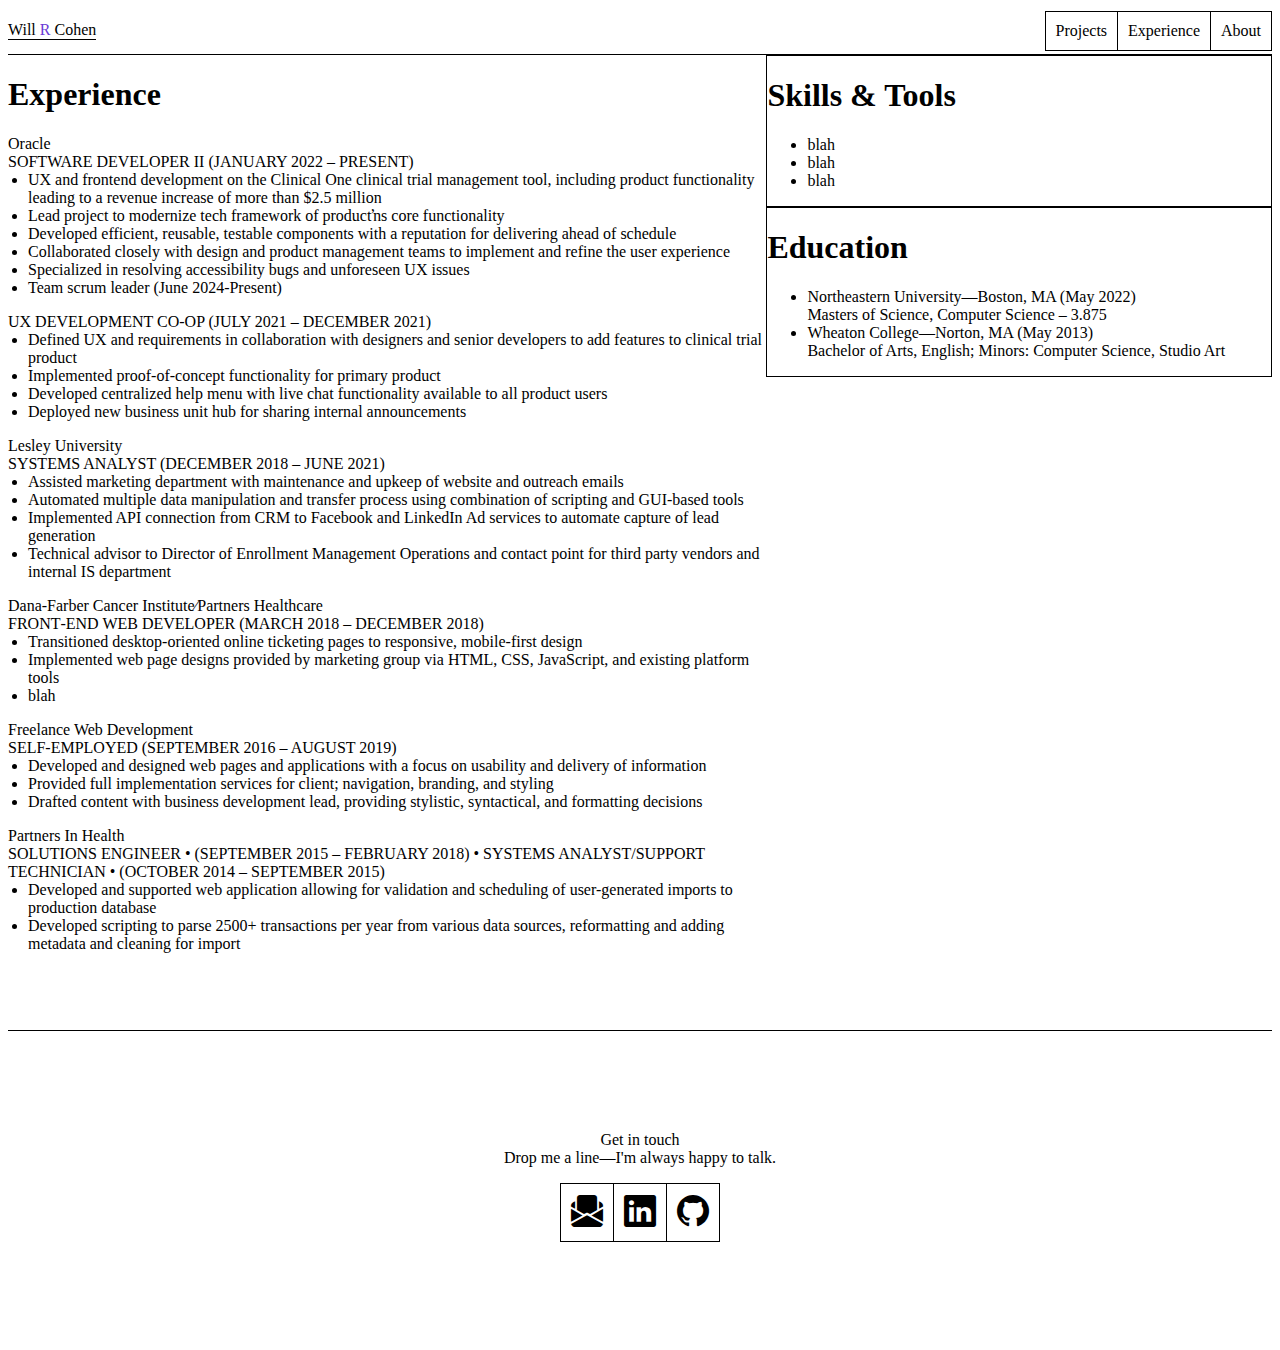
==== html/experience.html @ 5e96bf8f "Add experience page with basic blocking and resume entries" ====
<!doctype html>
<html lang="en">
    <head>
        <meta charset="utf-8"/>
        <meta name="viewport" content="width=device-width, initial-scale=1"/>
        <!-- <meta http-equiv="refresh" content="0; url=https://wrcohen.com" /> -->
        <link rel="stylesheet" href="https://cdn.jsdelivr.net/npm/bootstrap-icons@1.11.3/font/bootstrap-icons.min.css">
        <link href="../styles/styles.css" rel="stylesheet"/>
        <link href="../styles/experience.css" rel="stylesheet"/>
        <title>Experience | Will R Cohen - UI/UX</title>
    </head>
    <body>
        <div class="header container">
            <a class="header-name link" href="../index.html">Will&nbsp;<span class="header-middle-r">R</span>&nbsp;Cohen</a>
            <div class="header-buttons">
                <span class="header-nav-button link">Projects</span>
                <a class="header-nav-button link" href="experience.html">Experience</a>
                <a class="header-nav-button link" href="about.html">About</a>
            </div>     
        </div>
        <div class="divider"></div>
        <div class="main container">
            <section class="work-experience">
                <h1>Experience</h1>
                <div>
                    <span class="exp-company">Oracle</span>
                    <span class="exp-title">SOFTWARE DEVELOPER II &lpar;JANUARY 2022 &ndash; PRESENT&rpar;</span>
                    <ul>
                        <li class="exp-point">UX and frontend development on the Clinical One clinical trial management tool, including product functionality leading to a revenue increase of more than &dollar;2.5 million</li>
                        <li class="exp-point">Lead project to modernize tech framework of product&napos;s core functionality</li>
                        <li class="exp-point">Developed efficient, reusable, testable components with a reputation for delivering ahead of schedule</li>
                        <li class="exp-point">Collaborated closely with design and product management teams to implement and refine the user experience</li>
                        <li class="exp-point">Specialized in resolving accessibility bugs and unforeseen UX issues</li>
                        <li class="exp-point">Team scrum leader &lpar;June 2024-Present&rpar;</li>
                    </ul>
                    <span class="exp-title">UX DEVELOPMENT CO&dash;OP &lpar;JULY 2021 &ndash; DECEMBER 2021&rpar;</span>
                    <ul>
                        <li class="exp-point">Defined UX and requirements in collaboration with designers and senior developers to add features to clinical trial product</li>
                        <li class="exp-point">Implemented proof-of-concept functionality for primary product</li>
                        <li class="exp-point">Developed centralized help menu with live chat functionality available to all product users</li>
                        <li class="exp-point">Deployed new business unit hub for sharing internal announcements</li>
                    </ul>
                </div>
                <div>
                    <span class="exp-company">Lesley University</span>
                    <span class="exp-title">SYSTEMS ANALYST &lpar;DECEMBER 2018 &ndash; JUNE 2021&rpar;</span>
                    <ul>
                        <li class="exp-point">Assisted marketing department with maintenance and upkeep of website and outreach emails</li>
                        <li class="exp-point">Automated multiple data manipulation and transfer process using combination of scripting and GUI-based tools</li>
                        <li class="exp-point">Implemented API connection from CRM to Facebook and LinkedIn Ad services to automate capture of lead generation</li>                        
                        <li class="exp-point">Technical advisor to Director of Enrollment Management Operations and contact point for third party vendors and internal IS department</li>
                    </ul>
                </div>
                <div>
                    <span class="exp-company">Dana&dash;Farber Cancer Institute&frasl;Partners Healthcare</span>
                    <span class="exp-title">FRONT&dash;END WEB DEVELOPER &lpar;MARCH 2018 &ndash; DECEMBER 2018&rpar;</span>
                    <ul>
                        <li class="exp-point">Transitioned desktop-oriented online ticketing pages to responsive, mobile-first design</li>
                        <li class="exp-point">Implemented web page designs provided by marketing group via HTML, CSS, JavaScript, and existing platform tools</li>
                        <li class="exp-point">blah</li>
                    </ul>
                </div>
                <div>
                    <span class="exp-company">Freelance Web Development</span>
                    <span class="exp-title">SELF-EMPLOYED &lpar;SEPTEMBER 2016 &ndash; AUGUST 2019&rpar;</span>
                    <ul>
                        <li class="exp-point">Developed and designed web pages and applications with a focus on usability and delivery of information</li>
                        <li class="exp-point">Provided full implementation services for client; navigation, branding, and styling</li>
                        <li class="exp-point">Drafted content with business development lead, providing stylistic, syntactical, and formatting decisions</li>
                    </ul>
                </div>
                <div>
                    <span class="exp-company">Partners In Health</span>
                    <span class="exp-title">SOLUTIONS ENGINEER • &lpar;SEPTEMBER 2015 &ndash; FEBRUARY 2018&rpar; • SYSTEMS ANALYST/SUPPORT TECHNICIAN • &lpar;OCTOBER 2014 &ndash; SEPTEMBER 2015&rpar;</span>
                    <ul>
                        <li class="exp-point">Developed and supported web application allowing for validation and scheduling of user-generated imports to production database</li>
                        <li class="exp-point">Developed scripting to parse 2500+ transactions per year from various data sources, reformatting and adding metadata and cleaning for import</li>
                    </ul>
                </div>
            </section>
            <div class="sidebar">
                <section class="skills">
                    <h1>Skills & Tools</h1>
                        <ul>
                            <li>blah</li>
                            <li>blah</li>
                            <li>blah</li>
                        </ul>
                </section>
                <section class="education">
                    <h1>Education</h1>
                        <ul>
                            <li>
                                <div>
                                    <span>Northeastern University&mdash;Boston, MA &lpar;May 2022&rpar;</span>
                                    <span>Masters of Science, Computer Science &ndash; 3.875</span>
                                </div>
                            </li>
                            <li>
                                <div>
                                    <span>Wheaton College&mdash;Norton, MA &lpar;May 2013&rpar;</span>
                                    <span>Bachelor of Arts, English; Minors: Computer Science, Studio Art</span>
                                </div>
                            </li>
                        </ul>
                </section>
            </div>
        </div>
        <div class="divider"></div>
        <div class="footer container">
            <span>Get in touch</span>
            <div>
                <span>Drop me a line&mdash;I'm always happy to talk.</span>
                <div class="contact-tiles">   
                    <a class="contact-icon link bi bi-envelope-paper-fill" href="#" aria-label="email"></a>
                    <a class="contact-icon link bi bi-linkedin" href="#" aria-label="LinkedIn"></a>                
                    <a class="contact-icon link bi bi-github" href="#" aira-label="GitHub"></a>
                </div>
            </div>
        </div>
    </body>
</html>
---- styles/styles.css ----
body {
    display: flex;
    flex-direction: column;
    align-items: center;
}

.link:hover {
    color:#6A3BD5;
}

.header {
    display: flex;
    flex-direction: row;
    justify-content: space-between;
    align-items: center;
    height: 5vh;
}

.header-name {
    color: black;
    text-decoration: none;
    border-bottom: thin solid black;
}

.header-name:hover {
    border-bottom: thin solid #6A3BD5;
}

.header-middle-r {
    color: #6A3BD5;
}

.header-buttons {
    display: flex;
}

.header-nav-button {
    border: thin solid black;
    color: black;
    text-decoration: none;
    padding: 10px;
}

.header-nav-button:nth-child(2) {
    border-left: none;
    border-right: none;
}

.footer {
    display: flex;
    flex-direction: column;
    align-items: center;    
    padding: 100px 0;
}

.footer > div {
    display: flex;
    flex-direction: column;
    align-items: center;
}

.contact-tiles {
    display: flex;
    flex-direction: row;
    margin-top: 16px;
}

.contact-icon {
    font-size: 32px;
    color: black;
    border: thin solid black;
    padding: 10px;
    background: white;
}

.contact-icon:nth-child(2) {
    border-left: none;
    border-right: none;
}

.contact-icon:hover { 
    transform: scale(1.15) perspective(1px);
    border-left: thin solid black;
    border-right: thin solid black;
}

.container {
    max-width: 80em;
    width: 100%;
}

.divider {
    width: 100%;
    height: 1px;
    border-bottom: solid black 1px;
}
---- styles/experience.css ----
.main {
    display: flex;
    justify-content: center;
    margin-bottom: 60px;
}

.work-experience {
    width: 60%;
}

.work-experience div {
    display: flex;
    flex-direction: column;
}

.work-experience ul {
    margin-top: 0px;    
    padding-inline-start: 20px;
}

.work-experience li {
} 

.sidebar {
    width: 40%;
}

.skills, .education {
    border: thin solid black;
}

.education li > div {
    display: flex;
    flex-direction: column;
}
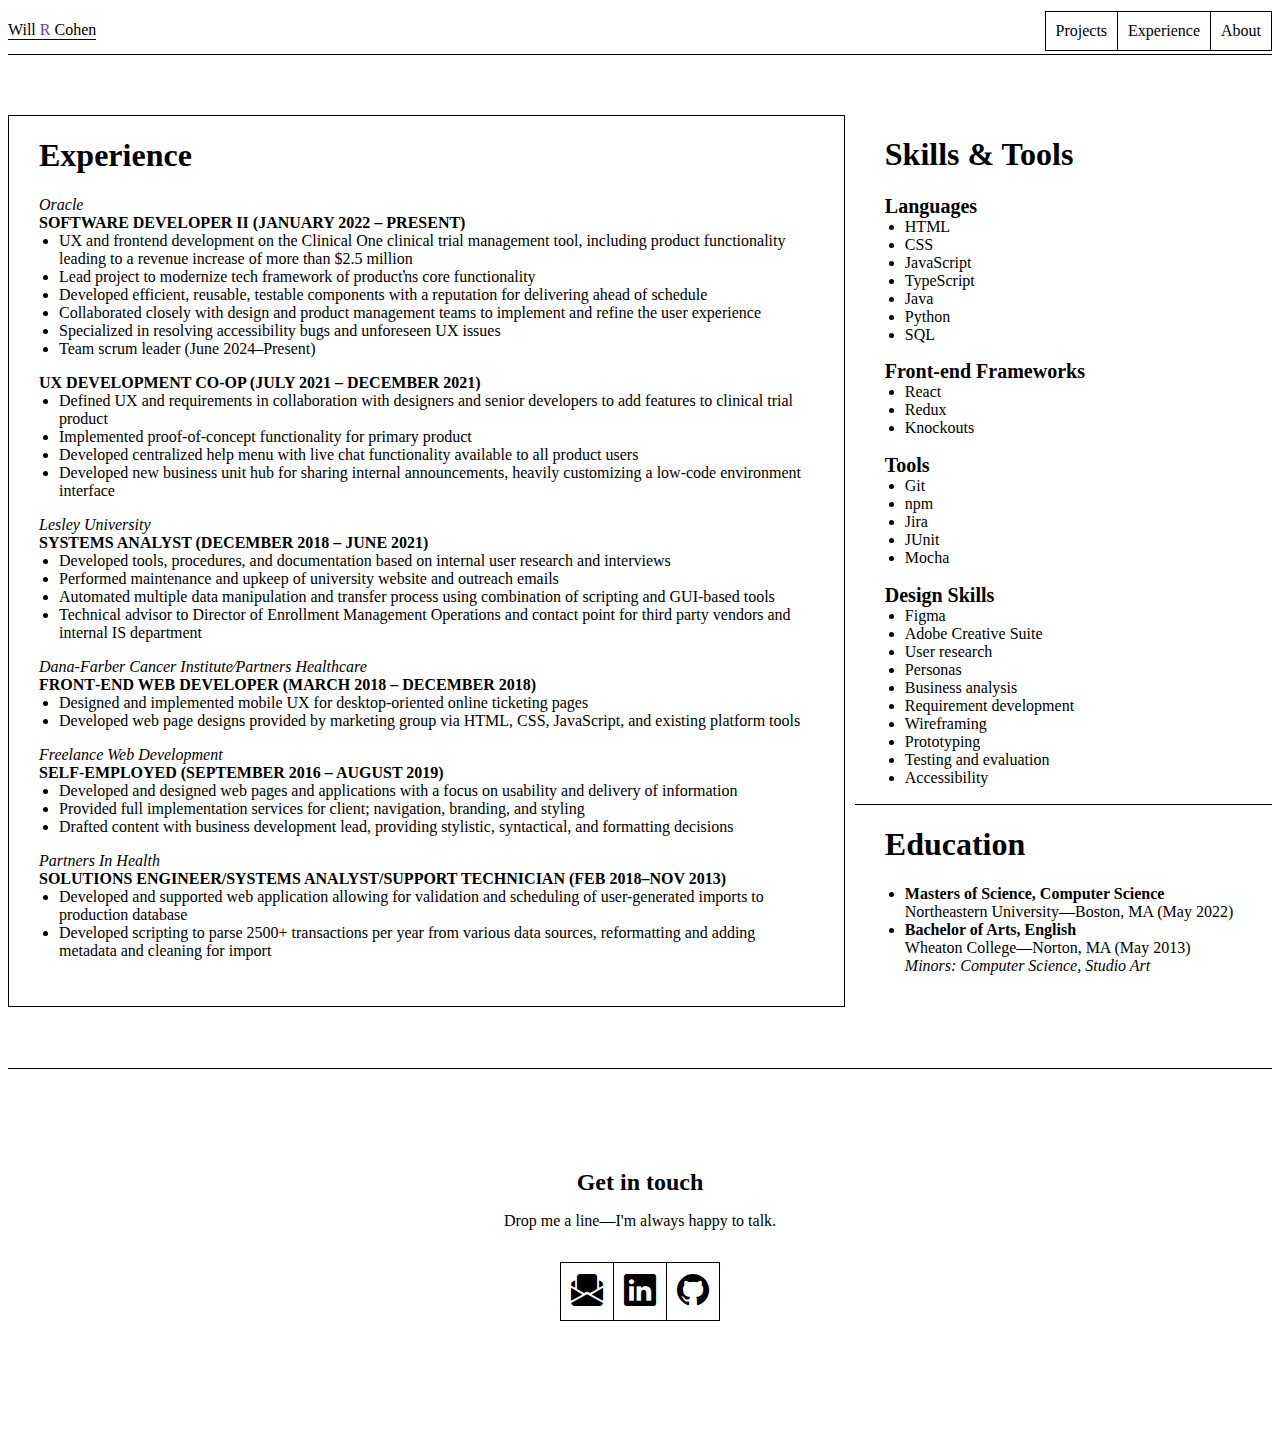
==== commit 405d3011: "Add skills and educatation, style experience section" ====
--- a/html/experience.html
+++ b/html/experience.html
@@ -31,23 +31,23 @@
                         <li class="exp-point">Developed efficient, reusable, testable components with a reputation for delivering ahead of schedule</li>
                         <li class="exp-point">Collaborated closely with design and product management teams to implement and refine the user experience</li>
                         <li class="exp-point">Specialized in resolving accessibility bugs and unforeseen UX issues</li>
-                        <li class="exp-point">Team scrum leader &lpar;June 2024-Present&rpar;</li>
+                        <li class="exp-point">Team scrum leader &lpar;June 2024&ndash;Present&rpar;</li>
                     </ul>
                     <span class="exp-title">UX DEVELOPMENT CO&dash;OP &lpar;JULY 2021 &ndash; DECEMBER 2021&rpar;</span>
                     <ul>
                         <li class="exp-point">Defined UX and requirements in collaboration with designers and senior developers to add features to clinical trial product</li>
                         <li class="exp-point">Implemented proof-of-concept functionality for primary product</li>
                         <li class="exp-point">Developed centralized help menu with live chat functionality available to all product users</li>
-                        <li class="exp-point">Deployed new business unit hub for sharing internal announcements</li>
+                        <li class="exp-point">Developed new business unit hub for sharing internal announcements, heavily customizing a low-code environment interface</li>
                     </ul>
                 </div>
                 <div>
                     <span class="exp-company">Lesley University</span>
                     <span class="exp-title">SYSTEMS ANALYST &lpar;DECEMBER 2018 &ndash; JUNE 2021&rpar;</span>
                     <ul>
-                        <li class="exp-point">Assisted marketing department with maintenance and upkeep of website and outreach emails</li>
-                        <li class="exp-point">Automated multiple data manipulation and transfer process using combination of scripting and GUI-based tools</li>
-                        <li class="exp-point">Implemented API connection from CRM to Facebook and LinkedIn Ad services to automate capture of lead generation</li>                        
+                        <li>Developed tools, procedures, and documentation based on internal user research and interviews</li>
+                        <li class="exp-point">Performed maintenance and upkeep of university website and outreach emails</li>
+                        <li class="exp-point">Automated multiple data manipulation and transfer process using combination of scripting and GUI-based tools</li>                      
                         <li class="exp-point">Technical advisor to Director of Enrollment Management Operations and contact point for third party vendors and internal IS department</li>
                     </ul>
                 </div>
@@ -55,9 +55,8 @@
                     <span class="exp-company">Dana&dash;Farber Cancer Institute&frasl;Partners Healthcare</span>
                     <span class="exp-title">FRONT&dash;END WEB DEVELOPER &lpar;MARCH 2018 &ndash; DECEMBER 2018&rpar;</span>
                     <ul>
-                        <li class="exp-point">Transitioned desktop-oriented online ticketing pages to responsive, mobile-first design</li>
-                        <li class="exp-point">Implemented web page designs provided by marketing group via HTML, CSS, JavaScript, and existing platform tools</li>
-                        <li class="exp-point">blah</li>
+                        <li class="exp-point">Designed and implemented mobile UX for desktop-oriented online ticketing pages</li>
+                        <li class="exp-point">Developed web page designs provided by marketing group via HTML, CSS, JavaScript, and existing platform tools</li>
                     </ul>
                 </div>
                 <div>
@@ -71,7 +70,7 @@
                 </div>
                 <div>
                     <span class="exp-company">Partners In Health</span>
-                    <span class="exp-title">SOLUTIONS ENGINEER • &lpar;SEPTEMBER 2015 &ndash; FEBRUARY 2018&rpar; • SYSTEMS ANALYST/SUPPORT TECHNICIAN • &lpar;OCTOBER 2014 &ndash; SEPTEMBER 2015&rpar;</span>
+                    <span class="exp-title">SOLUTIONS ENGINEER/SYSTEMS ANALYST/SUPPORT TECHNICIAN &lpar;FEB 2018&ndash;Nov 2013&rpar;</span>
                     <ul>
                         <li class="exp-point">Developed and supported web application allowing for validation and scheduling of user-generated imports to production database</li>
                         <li class="exp-point">Developed scripting to parse 2500+ transactions per year from various data sources, reformatting and adding metadata and cleaning for import</li>
@@ -81,25 +80,59 @@
             <div class="sidebar">
                 <section class="skills">
                     <h1>Skills & Tools</h1>
-                        <ul>
-                            <li>blah</li>
-                            <li>blah</li>
-                            <li>blah</li>
-                        </ul>
+                    <h2 class="skills-title">Languages</h2>
+                    <ul>
+                        <li>HTML</li>
+                        <li>CSS</li>
+                        <li>JavaScript</li>
+                        <li>TypeScript</li>
+                        <li>Java</li>
+                        <li>Python</li>
+                        <li>SQL</li>
+                    </ul>
+                    <h2 class="skills-title">Front-end Frameworks</h2>
+                    <ul>
+                        <li>React</li>
+                        <li>Redux</li>
+                        <li>Knockouts</li>
+                    </ul>
+                    <h2 class="skills-title">Tools</h2>
+                    <ul>
+                        <li>Git</li>
+                        <li>npm</li>
+                        <li>Jira</li>
+                        <li>JUnit</li>
+                        <li>Mocha</li>
+                    </ul>
+                    <h2 class="skills-title">Design Skills</h2>
+                    <ul>
+                        <li>Figma</li>
+                        <li>Adobe Creative Suite</li>
+                        <li>User research</li>
+                        <li>Personas</li>
+                        <li>Business analysis</li>
+                        <li>Requirement development</li>
+                        <li>Wireframing</li>
+                        <li>Prototyping</li>
+                        <li>Testing and evaluation</li>
+                        <li>Accessibility</li>
+                    </ul>
                 </section>
+                <div class="divider"></div>
                 <section class="education">
                     <h1>Education</h1>
                         <ul>
                             <li>
-                                <div>
+                                <div>                                    
+                                    <span><strong>Masters of Science, Computer Science</strong></span>
                                     <span>Northeastern University&mdash;Boston, MA &lpar;May 2022&rpar;</span>
-                                    <span>Masters of Science, Computer Science &ndash; 3.875</span>
                                 </div>
                             </li>
                             <li>
-                                <div>
+                                <div>                                    
+                                    <span><strong>Bachelor of Arts, English</strong></span>
                                     <span>Wheaton College&mdash;Norton, MA &lpar;May 2013&rpar;</span>
-                                    <span>Bachelor of Arts, English; Minors: Computer Science, Studio Art</span>
+                                    <span><em>Minors: Computer Science, Studio Art</em></span>
                                 </div>
                             </li>
                         </ul>
--- a/styles/styles.css
+++ b/styles/styles.css
@@ -53,6 +53,12 @@
     padding: 100px 0;
 }
 
+.footer > span {
+    font-size: 1.5em;
+    font-weight: bold;
+    margin-bottom: 16px;
+}
+
 .footer > div {
     display: flex;
     flex-direction: column;
@@ -62,7 +68,7 @@
 .contact-tiles {
     display: flex;
     flex-direction: row;
-    margin-top: 16px;
+    margin-top: 32px;
 }
 
 .contact-icon {
--- a/styles/experience.css
+++ b/styles/experience.css
@@ -1,11 +1,19 @@
+ul {
+    margin-top: 0px;    
+    padding-inline-start: 20px;
+}
+
 .main {
     display: flex;
     justify-content: center;
-    margin-bottom: 60px;
+    padding: 60px 0;
+    gap: 10px;
 }
 
 .work-experience {
-    width: 60%;
+    width: 65%;
+    border: thin solid black;
+    padding: 0 30px 30px;
 }
 
 .work-experience div {
@@ -13,20 +21,29 @@
     flex-direction: column;
 }
 
-.work-experience ul {
-    margin-top: 0px;    
-    padding-inline-start: 20px;
+.exp-company {
+    font-style: italic;
+}
+
+.exp-title {
+    font-weight: bold;
+    text-transform: uppercase;
 }
 
 .work-experience li {
 } 
 
 .sidebar {
-    width: 40%;
+    width: 35%;
+}
+
+.sidebar h2 {
+    font-size: 1.25em;
+    margin-bottom: 0;
 }
 
 .skills, .education {
-    border: thin solid black;
+    padding: 0 30px;
 }
 
 .education li > div {
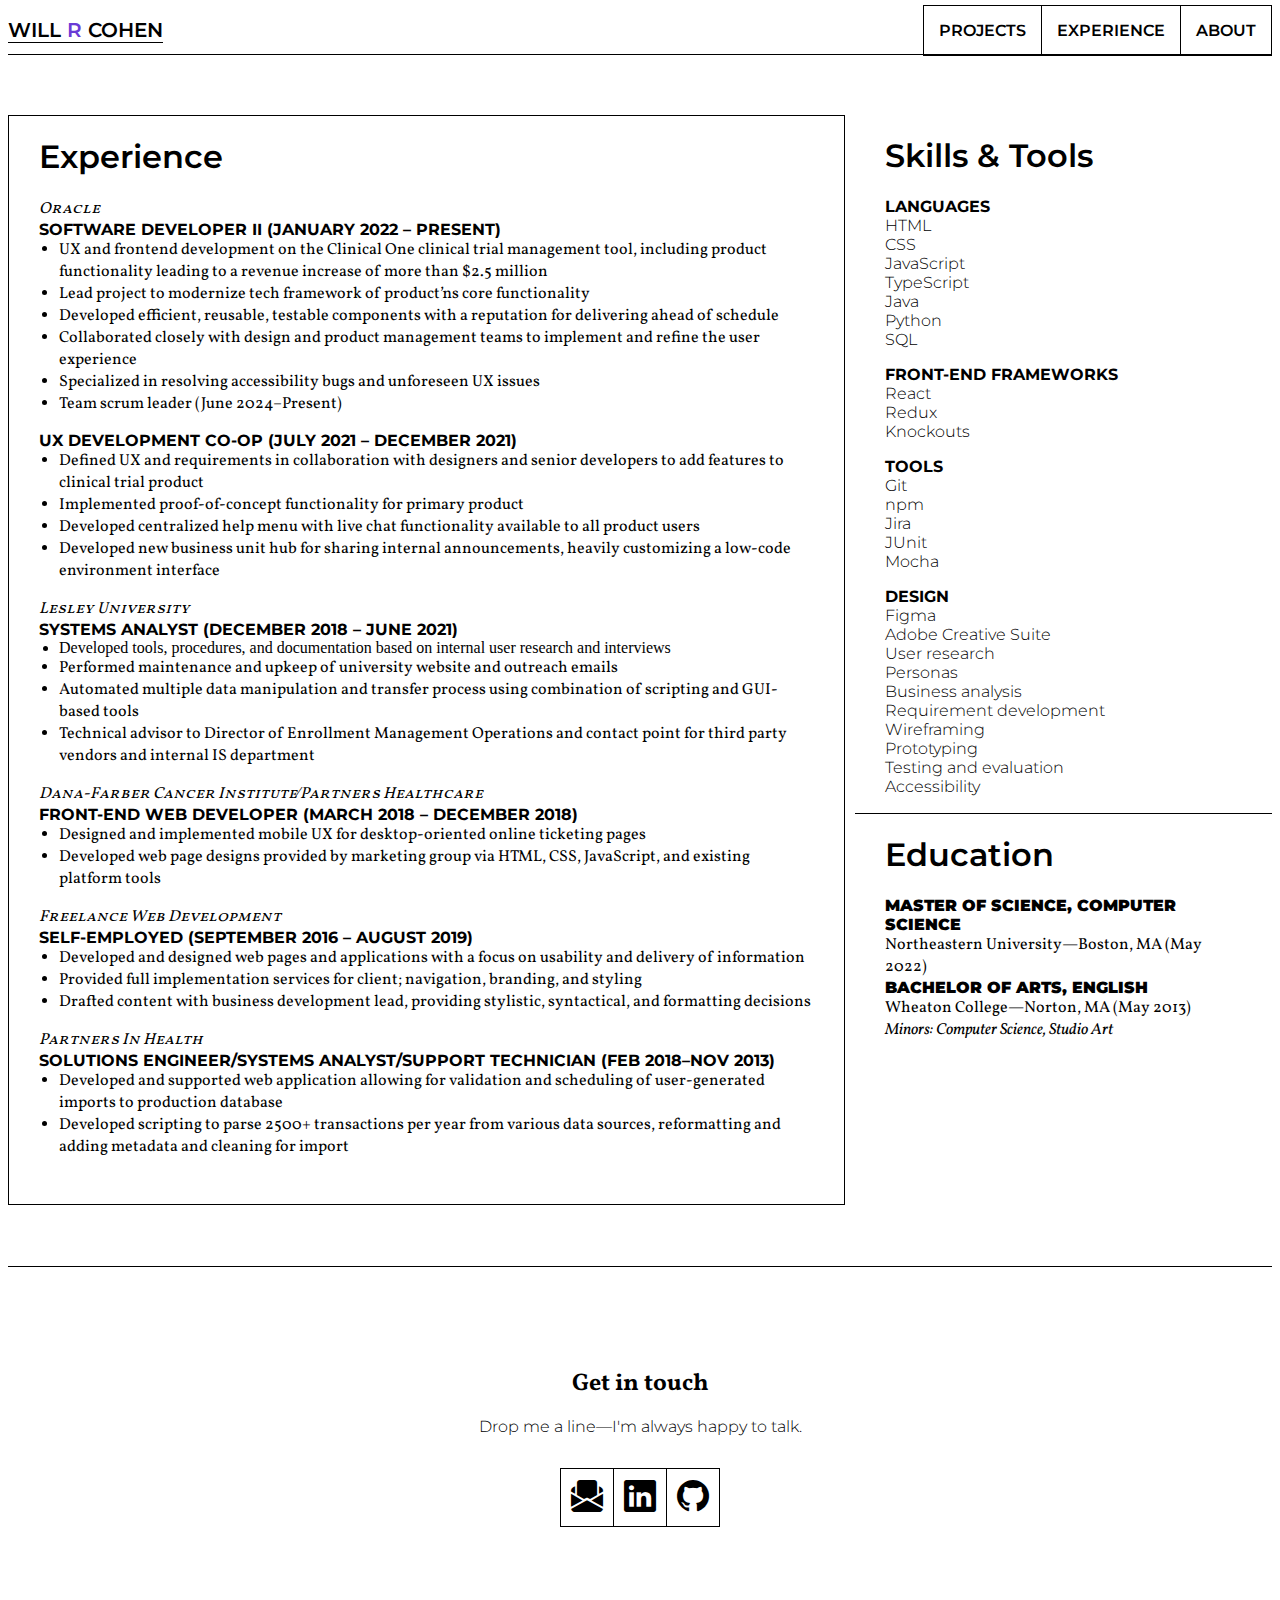
==== commit 5030ff08: "Additional styling on main page and resume" ====
--- a/html/experience.html
+++ b/html/experience.html
@@ -3,7 +3,10 @@
     <head>
         <meta charset="utf-8"/>
         <meta name="viewport" content="width=device-width, initial-scale=1"/>
-        <!-- <meta http-equiv="refresh" content="0; url=https://wrcohen.com" /> -->
+        <!-- <meta http-equiv="refresh" content="0; url=https://wrcohen.com" /> -->        
+        <link rel="preconnect" href="https://fonts.googleapis.com">
+        <link rel="preconnect" href="https://fonts.gstatic.com" crossorigin>
+        <link href="https://fonts.googleapis.com/css2?family=Lexend:wght@100..900&family=Montserrat:wght@100..900&family=Poiret+One&family=Vollkorn+SC:wght@400;600;700;900&family=Vollkorn:ital,wght@0,400..900;1,400..900&display=swap" rel="stylesheet">
         <link rel="stylesheet" href="https://cdn.jsdelivr.net/npm/bootstrap-icons@1.11.3/font/bootstrap-icons.min.css">
         <link href="../styles/styles.css" rel="stylesheet"/>
         <link href="../styles/experience.css" rel="stylesheet"/>
@@ -11,128 +14,128 @@
     </head>
     <body>
         <div class="header container">
-            <a class="header-name link" href="../index.html">Will&nbsp;<span class="header-middle-r">R</span>&nbsp;Cohen</a>
+            <a class="header-name link tooling-text" href="../index.html">Will&nbsp;<span class="header-middle-r">R</span>&nbsp;Cohen</a>
             <div class="header-buttons">
-                <span class="header-nav-button link">Projects</span>
-                <a class="header-nav-button link" href="experience.html">Experience</a>
-                <a class="header-nav-button link" href="about.html">About</a>
+                <a class="header-nav-button link tooling-text" href="../index.html#Projects">Projects</a>
+                <a class="header-nav-button link tooling-text" href="experience.html">Experience</a>
+                <a class="header-nav-button link tooling-text" href="about.html">About</a>
             </div>     
         </div>
         <div class="divider"></div>
         <div class="main container">
             <section class="work-experience">
-                <h1>Experience</h1>
+                <h1 class="title-text">Experience</h1>
                 <div>
-                    <span class="exp-company">Oracle</span>
-                    <span class="exp-title">SOFTWARE DEVELOPER II &lpar;JANUARY 2022 &ndash; PRESENT&rpar;</span>
+                    <span class="exp-company vollkorn-sc">Oracle</span>
+                    <h2 class="exp-title subtitle-text">SOFTWARE DEVELOPER II &lpar;JANUARY 2022 &ndash; PRESENT&rpar;</h2>
                     <ul>
-                        <li class="exp-point">UX and frontend development on the Clinical One clinical trial management tool, including product functionality leading to a revenue increase of more than &dollar;2.5 million</li>
-                        <li class="exp-point">Lead project to modernize tech framework of product&napos;s core functionality</li>
-                        <li class="exp-point">Developed efficient, reusable, testable components with a reputation for delivering ahead of schedule</li>
-                        <li class="exp-point">Collaborated closely with design and product management teams to implement and refine the user experience</li>
-                        <li class="exp-point">Specialized in resolving accessibility bugs and unforeseen UX issues</li>
-                        <li class="exp-point">Team scrum leader &lpar;June 2024&ndash;Present&rpar;</li>
+                        <li class="exp-point vollkorn-text">UX and frontend development on the Clinical One clinical trial management tool, including product functionality leading to a revenue increase of more than &dollar;2.5 million</li>
+                        <li class="exp-point vollkorn-text">Lead project to modernize tech framework of product&napos;s core functionality</li>
+                        <li class="exp-point vollkorn-text">Developed efficient, reusable, testable components with a reputation for delivering ahead of schedule</li>
+                        <li class="exp-point vollkorn-text">Collaborated closely with design and product management teams to implement and refine the user experience</li>
+                        <li class="exp-point vollkorn-text">Specialized in resolving accessibility bugs and unforeseen UX issues</li>
+                        <li class="exp-point vollkorn-text">Team scrum leader &lpar;June 2024&ndash;Present&rpar;</li>
                     </ul>
-                    <span class="exp-title">UX DEVELOPMENT CO&dash;OP &lpar;JULY 2021 &ndash; DECEMBER 2021&rpar;</span>
+                    <h2 class="exp-title subtitle-text">UX DEVELOPMENT CO&dash;OP &lpar;JULY 2021 &ndash; DECEMBER 2021&rpar;</h2>
                     <ul>
-                        <li class="exp-point">Defined UX and requirements in collaboration with designers and senior developers to add features to clinical trial product</li>
-                        <li class="exp-point">Implemented proof-of-concept functionality for primary product</li>
-                        <li class="exp-point">Developed centralized help menu with live chat functionality available to all product users</li>
-                        <li class="exp-point">Developed new business unit hub for sharing internal announcements, heavily customizing a low-code environment interface</li>
+                        <li class="exp-point vollkorn-text">Defined UX and requirements in collaboration with designers and senior developers to add features to clinical trial product</li>
+                        <li class="exp-point vollkorn-text">Implemented proof-of-concept functionality for primary product</li>
+                        <li class="exp-point vollkorn-text">Developed centralized help menu with live chat functionality available to all product users</li>
+                        <li class="exp-point vollkorn-text">Developed new business unit hub for sharing internal announcements, heavily customizing a low-code environment interface</li>
                     </ul>
                 </div>
                 <div>
-                    <span class="exp-company">Lesley University</span>
-                    <span class="exp-title">SYSTEMS ANALYST &lpar;DECEMBER 2018 &ndash; JUNE 2021&rpar;</span>
+                    <span class="exp-company vollkorn-sc"">Lesley University</span>
+                    <h2 class="exp-title subtitle-text">SYSTEMS ANALYST &lpar;DECEMBER 2018 &ndash; JUNE 2021&rpar;</h2>
                     <ul>
                         <li>Developed tools, procedures, and documentation based on internal user research and interviews</li>
-                        <li class="exp-point">Performed maintenance and upkeep of university website and outreach emails</li>
-                        <li class="exp-point">Automated multiple data manipulation and transfer process using combination of scripting and GUI-based tools</li>                      
-                        <li class="exp-point">Technical advisor to Director of Enrollment Management Operations and contact point for third party vendors and internal IS department</li>
+                        <li class="exp-point vollkorn-text">Performed maintenance and upkeep of university website and outreach emails</li>
+                        <li class="exp-point vollkorn-text">Automated multiple data manipulation and transfer process using combination of scripting and GUI-based tools</li>                      
+                        <li class="exp-point vollkorn-text">Technical advisor to Director of Enrollment Management Operations and contact point for third party vendors and internal IS department</li>
                     </ul>
                 </div>
                 <div>
-                    <span class="exp-company">Dana&dash;Farber Cancer Institute&frasl;Partners Healthcare</span>
-                    <span class="exp-title">FRONT&dash;END WEB DEVELOPER &lpar;MARCH 2018 &ndash; DECEMBER 2018&rpar;</span>
+                    <span class="exp-company vollkorn-sc"">Dana&dash;Farber Cancer Institute&frasl;Partners Healthcare</span>
+                    <h2 class="exp-title subtitle-text">FRONT&dash;END WEB DEVELOPER &lpar;MARCH 2018 &ndash; DECEMBER 2018&rpar;</h2>
                     <ul>
-                        <li class="exp-point">Designed and implemented mobile UX for desktop-oriented online ticketing pages</li>
-                        <li class="exp-point">Developed web page designs provided by marketing group via HTML, CSS, JavaScript, and existing platform tools</li>
+                        <li class="exp-point vollkorn-text">Designed and implemented mobile UX for desktop-oriented online ticketing pages</li>
+                        <li class="exp-point vollkorn-text">Developed web page designs provided by marketing group via HTML, CSS, JavaScript, and existing platform tools</li>
                     </ul>
                 </div>
                 <div>
-                    <span class="exp-company">Freelance Web Development</span>
-                    <span class="exp-title">SELF-EMPLOYED &lpar;SEPTEMBER 2016 &ndash; AUGUST 2019&rpar;</span>
+                    <span class="exp-company vollkorn-sc"">Freelance Web Development</span>
+                    <h2 class="exp-title subtitle-text">SELF-EMPLOYED &lpar;SEPTEMBER 2016 &ndash; AUGUST 2019&rpar;</h2>
                     <ul>
-                        <li class="exp-point">Developed and designed web pages and applications with a focus on usability and delivery of information</li>
-                        <li class="exp-point">Provided full implementation services for client; navigation, branding, and styling</li>
-                        <li class="exp-point">Drafted content with business development lead, providing stylistic, syntactical, and formatting decisions</li>
+                        <li class="exp-point vollkorn-text">Developed and designed web pages and applications with a focus on usability and delivery of information</li>
+                        <li class="exp-point vollkorn-text">Provided full implementation services for client; navigation, branding, and styling</li>
+                        <li class="exp-point vollkorn-text">Drafted content with business development lead, providing stylistic, syntactical, and formatting decisions</li>
                     </ul>
                 </div>
                 <div>
-                    <span class="exp-company">Partners In Health</span>
-                    <span class="exp-title">SOLUTIONS ENGINEER/SYSTEMS ANALYST/SUPPORT TECHNICIAN &lpar;FEB 2018&ndash;Nov 2013&rpar;</span>
+                    <span class="exp-company vollkorn-sc"">Partners In Health</span>
+                    <h2 class="exp-title subtitle-text">SOLUTIONS ENGINEER/SYSTEMS ANALYST/SUPPORT TECHNICIAN &lpar;FEB 2018&ndash;Nov 2013&rpar;</h2>
                     <ul>
-                        <li class="exp-point">Developed and supported web application allowing for validation and scheduling of user-generated imports to production database</li>
-                        <li class="exp-point">Developed scripting to parse 2500+ transactions per year from various data sources, reformatting and adding metadata and cleaning for import</li>
+                        <li class="exp-point vollkorn-text">Developed and supported web application allowing for validation and scheduling of user-generated imports to production database</li>
+                        <li class="exp-point vollkorn-text">Developed scripting to parse 2500+ transactions per year from various data sources, reformatting and adding metadata and cleaning for import</li>
                     </ul>
                 </div>
             </section>
             <div class="sidebar">
                 <section class="skills">
-                    <h1>Skills & Tools</h1>
-                    <h2 class="skills-title">Languages</h2>
+                    <h1 class="title-text">Skills & Tools</h1>
+                    <h2 class="skills-title subtitle-text">Languages</h2>
                     <ul>
-                        <li>HTML</li>
-                        <li>CSS</li>
-                        <li>JavaScript</li>
-                        <li>TypeScript</li>
-                        <li>Java</li>
-                        <li>Python</li>
-                        <li>SQL</li>
+                        <li class="montserrat-regular">HTML</li>
+                        <li class="montserrat-regular">CSS</li>
+                        <li class="montserrat-regular">JavaScript</li>
+                        <li class="montserrat-regular">TypeScript</li>
+                        <li class="montserrat-regular">Java</li>
+                        <li class="montserrat-regular">Python</li>
+                        <li class="montserrat-regular">SQL</li>
                     </ul>
-                    <h2 class="skills-title">Front-end Frameworks</h2>
+                    <h2 class="skills-title subtitle-text">Front-end Frameworks</h2>
                     <ul>
-                        <li>React</li>
-                        <li>Redux</li>
-                        <li>Knockouts</li>
+                        <li class="montserrat-regular">React</li>
+                        <li class="montserrat-regular">Redux</li>
+                        <li class="montserrat-regular">Knockouts</li>
                     </ul>
-                    <h2 class="skills-title">Tools</h2>
+                    <h2 class="skills-title subtitle-text">Tools</h2>
                     <ul>
-                        <li>Git</li>
-                        <li>npm</li>
-                        <li>Jira</li>
-                        <li>JUnit</li>
-                        <li>Mocha</li>
+                        <li class="montserrat-regular">Git</li>
+                        <li class="montserrat-regular">npm</li>
+                        <li class="montserrat-regular">Jira</li>
+                        <li class="montserrat-regular">JUnit</li>
+                        <li class="montserrat-regular">Mocha</li>
                     </ul>
-                    <h2 class="skills-title">Design Skills</h2>
+                    <h2 class="skills-title subtitle-text">Design</h2>
                     <ul>
-                        <li>Figma</li>
-                        <li>Adobe Creative Suite</li>
-                        <li>User research</li>
-                        <li>Personas</li>
-                        <li>Business analysis</li>
-                        <li>Requirement development</li>
-                        <li>Wireframing</li>
-                        <li>Prototyping</li>
-                        <li>Testing and evaluation</li>
-                        <li>Accessibility</li>
+                        <li class="montserrat-regular">Figma</li>
+                        <li class="montserrat-regular">Adobe Creative Suite</li>
+                        <li class="montserrat-regular">User research</li>
+                        <li class="montserrat-regular">Personas</li>
+                        <li class="montserrat-regular">Business analysis</li>
+                        <li class="montserrat-regular">Requirement development</li>
+                        <li class="montserrat-regular">Wireframing</li>
+                        <li class="montserrat-regular">Prototyping</li>
+                        <li class="montserrat-regular">Testing and evaluation</li>
+                        <li class="montserrat-regular">Accessibility</li>
                     </ul>
                 </section>
                 <div class="divider"></div>
                 <section class="education">
-                    <h1>Education</h1>
+                    <h1 class="title-text">Education</h1>
                         <ul>
                             <li>
                                 <div>                                    
-                                    <span><strong>Masters of Science, Computer Science</strong></span>
-                                    <span>Northeastern University&mdash;Boston, MA &lpar;May 2022&rpar;</span>
+                                    <h2 class="edu-title subtitle-text"><strong>Master of Science, Computer Science</strong></h2>
+                                    <span class="vollkorn-text">Northeastern University&mdash;Boston, MA &lpar;May 2022&rpar;</span>
                                 </div>
                             </li>
                             <li>
                                 <div>                                    
-                                    <span><strong>Bachelor of Arts, English</strong></span>
-                                    <span>Wheaton College&mdash;Norton, MA &lpar;May 2013&rpar;</span>
-                                    <span><em>Minors: Computer Science, Studio Art</em></span>
+                                    <h2 class="edu-title subtitle-text"><strong>Bachelor of Arts, English</strong></h2>
+                                    <span class="vollkorn-text">Wheaton College&mdash;Norton, MA &lpar;May 2013&rpar;</span>
+                                    <span class="vollkorn-text">Minors: Computer Science, Studio Art</span>
                                 </div>
                             </li>
                         </ul>
@@ -141,9 +144,9 @@
         </div>
         <div class="divider"></div>
         <div class="footer container">
-            <span>Get in touch</span>
+            <span class="vollkorn-text">Get in touch</span>
             <div>
-                <span>Drop me a line&mdash;I'm always happy to talk.</span>
+                <span class="montserrat-regular">Drop me a line&mdash;I'm always happy to talk.</span>
                 <div class="contact-tiles">   
                     <a class="contact-icon link bi bi-envelope-paper-fill" href="#" aria-label="email"></a>
                     <a class="contact-icon link bi bi-linkedin" href="#" aria-label="LinkedIn"></a>                
--- a/styles/styles.css
+++ b/styles/styles.css
@@ -4,7 +4,8 @@
     align-items: center;
 }
 
-.link:hover {
+.link:hover,
+.link:focus {
     color:#6A3BD5;
 }
 
@@ -20,9 +21,11 @@
     color: black;
     text-decoration: none;
     border-bottom: thin solid black;
-}
-
-.header-name:hover {
+    font-size: 20px;
+}
+
+.header-name:hover,
+.header-name:focus {
     border-bottom: thin solid #6A3BD5;
 }
 
@@ -38,12 +41,57 @@
     border: thin solid black;
     color: black;
     text-decoration: none;
-    padding: 10px;
+    padding: 15px;
 }
 
 .header-nav-button:nth-child(2) {
     border-left: none;
     border-right: none;
+}
+
+.header-nav-button:hover {
+    transform: scale(1.15) perspective(1px);
+    background: white;
+    border: thin solid black;
+}
+
+.nav-dropdown {
+    visibility: hidden;
+    opacity: 0;
+    position: absolute;
+    transition: all 0.5s ease;
+    margin-top: 1rem;
+    left: 0;
+    display: none;
+    list-style-type: none;
+    background-color: white;
+    border: thin solid black;
+    padding: 0;
+}
+
+.header-nav-button:hover > .nav-dropdown,
+.header-nav-button:focus-within > .nav-dropdown,
+.nav-dropdown:hover {
+    visibility: visible;
+    opacity: 1;
+    display: block;
+}
+
+.nav-dropdown div {
+    width: 100%;
+}
+
+.nav-dropdown a { 
+    clear: both;
+    width: 500px;   
+    color: black;
+    text-decoration: none;
+    border-bottom: thin solid black;
+    padding: 7.5px 15px;
+}
+
+.nav-dropdown li:nth-last-child(1) a{ 
+    border-bottom: none;
 }
 
 .footer {
@@ -99,4 +147,54 @@
     width: 100%;
     height: 1px;
     border-bottom: solid black 1px;
+}
+
+.poiret-one-regular {
+    font-family: "Poiret One", serif;
+    font-weight: 600;
+    font-style: normal;
+    text-transform: uppercase;
+}
+
+.tooling-text {
+    font-family: "Montserrat", serif;
+    font-optical-sizing: auto;
+    font-weight: 600;
+    font-style: normal;
+    text-transform: uppercase;
+}
+
+.title-text {
+    font-family: "Montserrat", serif;
+    font-optical-sizing: auto;
+    font-weight: 600;
+    font-style: normal;
+}
+
+.subtitle-text {
+    font-family: "Montserrat", serif;
+    font-optical-sizing: auto;
+    font-weight: 600;
+    font-style: normal;
+    text-transform: uppercase;
+}
+
+.montserrat-regular {
+    font-family: "Montserrat", serif;
+    font-optical-sizing: auto;
+    font-weight: 300;
+    font-style: normal;
+}
+
+.vollkorn-sc {
+    font-family: "Vollkorn SC", serif;
+    font-weight: 400;
+    font-style: normal;
+}
+
+.vollkorn-text {
+    font-family: "Vollkorn", serif;
+    font-optical-sizing: auto;
+    font-weight: 400;
+    font-style: normal;
 }--- a/styles/experience.css
+++ b/styles/experience.css
@@ -25,9 +25,12 @@
     font-style: italic;
 }
 
-.exp-title {
+.exp-title, .skills-title, .edu-title  {
+    font-size: 1em;
+    margin-bottom: 0;
     font-weight: bold;
     text-transform: uppercase;
+    margin-top: 0;
 }
 
 .work-experience li {
@@ -37,16 +40,20 @@
     width: 35%;
 }
 
-.sidebar h2 {
-    font-size: 1.25em;
-    margin-bottom: 0;
+.skills, .education {
+    padding: 0 30px;
 }
 
-.skills, .education {
-    padding: 0 30px;
+.skills ul, .education ul {
+    list-style-type: none;
+    padding-inline-start: 0;
 }
 
 .education li > div {
     display: flex;
     flex-direction: column;
+}
+
+.education span:nth-child(3) {
+    font-style: italic;
 }